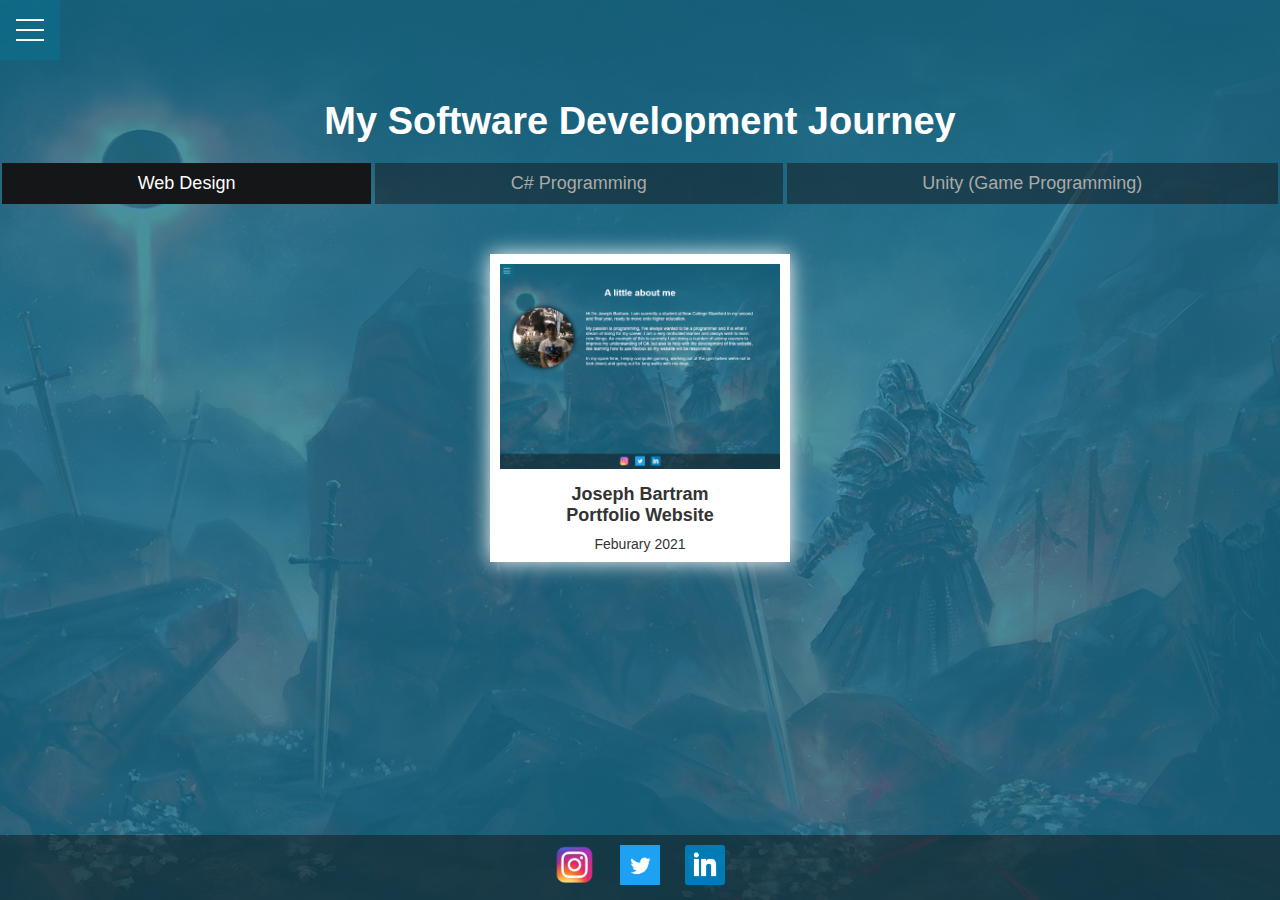
==== portfolio.html @ 3017fd1f "the main file" ====
<!DOCTYPE html>
<html lang="en">
<head>
    <meta charset="UTF-8">
    <meta http-equiv="X-UA-Compatible" content="IE=edge">
    <meta name="viewport" content="width=device-width, initial-scale=1.0">
    <title>My Software Development Journey</title>
    <link rel="stylesheet" href="css/style.css">
    <link rel="stylesheet" href="css/menu.css">
    <link rel="stylesheet" href="css/portfolio.css">
    <script src="js/portfolio.js"></script>
    <script src="js/menu.js"></script>
    <script src="js/testing_overlay.js"></script>
</head>
<body>
    <div class="menu-wrap">
        <input id="menu_button" type="checkbox" class="toggler">
        <div class="hamburger"><div></div></div>
        <div class="menu" onclick="menuClose()">
          <div>
            <div>
              <ul>
                <li><a href="index.html">Home</a></li>
                <li><a href="#">Portfolio</a></li>
              </ul>
            </div>
          </div>
        </div>
      </div>
      <div id="overlayClose" class="menu-wrap2"  style="display: none;">
        <input id="menu_button2" type="checkbox" class="toggler2" onclick="closeOverlay();">
        <div class="hamburger2"><div></div></div>
        <div class="menu2" onclick="menuClose();">
          <div>
            <div class="title" style="overflow-y: auto;">
                <h1 class="title">Joseph Bartram Portfolio Website</h1>
                <section class="content">
                    <section class="text">
                        <div>
                            <h2>My Goals</h2>
                            <p>I wanted to create a website for multiple reasons:</p>
                            <ul>
                                <li>I wanted somewhere to showcase the projects I do and also act as an archive so I can look back and see how I've progressed.</li>
                                <li>I also wanted to learn responsive web design as it wasn't something that was taught to us in school.</li>
                            </ul>
                        </div>
                        <div>
                            <h2>My Journey</h2>
                            <p>
                                As I knew my main challenge here would be the responsive web design, I did a little research and found a Udemy course on Flexbox by Peter Sommerhoff which looked really good. 
                                it took around 2-3 hours and gave me a really good overview of how to use flexbox to create responsive websites.
                            </p>
                            <p>
                                After a fair amount of experimenting with CSS using felxbox styles. I started to sketch out what I wanted my website to look like. 
                                I'd seen some designs I quite liked which I drew inspiration from and wanted the website to relfect not just the more professional work I'm doing, but also who I am and my character.
                            </p>
                            <h2>
                                The Results
                            </h2>
                            <p>
                                I guess this website will never be finished as I will alwasy be adding to it, for instance, even now 
                                I'm thinking it would be good to have links to my certificates from the education page.
                            </p>
                            <p>
                                Importantly I've learnt so much during this project. A little acessibility, responsive web design, a little java script and I've tested this on multiple desktop and mobile browsers. 
                                It's not perfect yet, but definitley good enough to release while I work on some other projects
                            </p>
                            <p>
                                I have tested this website on the following devices: PC (Chrome and Edge), iPhone 8+, iPhone 11 pro
                            </p>
                        </div>
                    </section>
                    <section>
                        <div>
                            <img class="portfolio_image" src="images/portfolio_joseph_portfolio.png" alt="picture of my website nut small">
                            <img class="portfolio_image image2" src="images/portfolio_education.PNG" alt="picture of my website nut small">
                        </div>
                    </section>
                </section>
            </div>
          </div>
        </div>
      </div>
      <div id="overlayClose1" class="menu-wrap2"  style="display: none;">
        <input id="menu_button3" type="checkbox" class="toggler2" onclick="closeOverlay();">
        <div class="hamburger2"><div></div></div>
        <div class="menu2" onclick="menuClose();">
          <div>
            <div class="title" style="overflow-y: auto;">
                <h1 class="title">Joseph Bartram C# Learning</h1>
                <section class="content">
                    <div>
                        <H1>Learning C#</H1>
                    </div>
                    <section>
                </section>
            </div>
          </div>
        </div>
      </div>
      <div id="overlayClose2" class="menu-wrap2"  style="display: none;">
        <input id="menu_button4" type="checkbox" class="toggler2" onclick="closeOverlay();">
        <div class="hamburger2"><div></div></div>
        <div class="menu2" onclick="menuClose();">
          <div>
            <div class="title" style="overflow-y: auto;">
                <h1 class="title">Joseph Bartram Platform Game</h1>
                <section class="content">
                    <video controls>
                        <source src="videos/GameVideo1.mp4">
                    </video>
                    <section>
                </section>
            </div>
          </div>
        </div>
      </div>
    <section class="s_container">
        <div class="d_header">
            <h1>My Software Development Journey</h1>
        </div>
        <section class="s_container_inner">
            <div id="mWeb" class="d_submenu d_submenu_selected" onclick="menuClick(this);">
                Web Design
            </div>
            <div id="mCSharp"  class="d_submenu" onclick="menuClick(this);">
                <span class="largeWeb">C# Programming</span>
                <span class="smallWeb">C#</span>
            </div>
            <div id="mUnity" class="d_submenu" onclick="menuClick(this);">
                
                <span class="largeWeb">Unity (Game Programming)</span>
                <span class="smallWeb">Unity</span>
            </div>
        </section>
        <section class="s_container_inner s_container_inner2">
            <div id="copyWeb" class="d_portfolio_copy d_portfolio_copy_selected">
                <section class="s_portfolio_images">
                    <!--First portfolio image-->
                    <div onclick="showCard1();" class="portfolio_outer_div">
                        <img class="portfolio_image" src="images/portfolio_joseph_portfolio.png" alt="Image of Josephs Portfolio Website">
                        <div class="portfolio_copy">
                            Joseph Bartram<br />Portfolio Website
                        </div>
                        <div class="portfolio_copy portfolio_date">
                            Feburary 2021
                        </div>
                    </div>                  
                </section>
            </div>
            <div id="copyCSharp" class="d_portfolio_copy ">
                <section class="s_portfolio_images">
                    <div onclick="showCard2();" class="portfolio_outer_div">
                        <img class="portfolio_image" src="images/C-Sharp.PNG" alt="Image of C-Sharp symbol">
                        <div class="portfolio_copy">
                            Joseph Bartram<br />C# Learning
                        </div>
                        <div class="portfolio_copy portfolio_date">
                            April 2021
                        </div>
                    </div>                  
                </section>
            </div>
            <div id="copyUnity" class="d_portfolio_copy ">
                <section class="s_portfolio_images">
                    <div onclick="showCard3();" class="portfolio_outer_div">
                        <img class="portfolio_image" src="images/GameThumbnail.PNG" alt="Image of platform game in Unity">
                        <div class="portfolio_copy">
                            Joseph Bartram<br />Platform Game
                        </div>
                        <div class="portfolio_copy portfolio_date">
                            April 2021
                        </div>
                    </div>                  
                </section>
            </div>
        </section>
        <div class="d_footer">
            <a  href="https://www.instagram.com/" target="_blank"><img class="footer_image" src="images/instagram.png"></a>
            <a href="https://twitter.come" target="_blank"><img class="footer_image" src="images/twitter.png"></a>
            <a href="https://linkedin.com" target="_blank"><img class="footer_image" src="images/linkedin.png"></a>
        </div>
        </section>
    </body>
</html>
---- css/style.css ----
:root {
  --primary-color: rgba(13, 110, 139, 0.75);
  --overlay-color: rgba(24, 39, 51, 0.85);
  --menu-speed: 0.75s;
}

html {
  height: 100%;
  margin: 0px;
  background: url("../images/background.jpg") no-repeat center center fixed;
  background-size: cover;
  -webkit-background-size: cover;
  -moz-background-size: cover;
  -o-background-size: cover;
  background-size: cover;
  background-attachment: fixed;
}

body {
  margin: 0px;
  font-family: "Proxima Nova", "SF Pro", "Roboto", "Open Sans", Helvetica;
  font-size: 18px;
  background-color: var(--primary-color);
  color: #fff;
}

h1 {
  font-size: 38px;
}

p {
  padding: 10px 0 10px 0;
}

a {
  color: #b6d2dd;
}

.s_container {
  display: flex;
  min-height: 100vh;
  flex-direction: column;
  overflow: hidden;
}

.d_header {
  padding: 100px 0 20px 0;
  text-align: center;
}

.d_footer {
  background-color: rgba(20, 22, 24, 0.5);
  text-align: center;
  padding: 10px 0 10px 0;
}

.footer_image {
  width: 40px;
  height: 40px;
  box-sizing: unset;
  padding: 0 10px 0 10px;
}

.d_submenu {
  flex-grow: 1;
  padding: 10px 0px 10px 0px;
  margin: 0px 2px 0 2px;
  background-color: rgba(20, 22, 24, 0.5);
  text-align: center;
  color: #aaa;
}

.d_submenu:hover {
  background-color: rgba(20, 22, 24, 0.7);
  color: #fff;
  cursor: pointer;
}

.d_submenu_selected {
  background-color: rgba(20, 22, 24, 1);
  color: #fff;
}

.d_submenu_selected:hover {
  background-color: rgba(20, 22, 24, 1);
  cursor: default;
}

.btn {
  display: inline-block;
  border: solid;
  background-color: rgb(66, 62, 62);
  color: #fff;
  padding: 0.75rem 1.5rem;
  margin-top: 1rem;
  text-decoration: none;
  transform: opacity 1s ease-in;
  height: 50px;
}

.btn:hover {
  opacity: 0.7;
  box-shadow: 0px 0px 20px#fff;
}
---- css/menu.css ----
* {
  box-sizing: border-box;
  margin: 0;
  padding: 0;
}

.menu-wrap {
  position: fixed;
  top: 0;
  left: 0;
  z-index: 1;
}

.menu-wrap .toggler {
  position: absolute;
  top: 0;
  left: 0;
  z-index: 2;
  cursor: pointer;
  width: 50px;
  height: 50px;
  opacity: 0;
}

.menu-wrap .hamburger {
  position: absolute;
  top: 0;
  left: 0;
  z-index: 1;
  width: 60px;
  height: 60px;
  padding: 1rem;
  background: var(--primary-color);
  display: flex;
  align-items: center;
  justify-content: center;
}

/* Hamburger line */
.menu-wrap .hamburger > div {
  position: relative;
  width: 100%;
  height: 2px;
  background-color: #fff;
  display: flex;
  align-items: center;
  justify-content: center;
  transition: all 0.4s ease;
}

/* Top and bottom lines */
.menu-wrap .hamburger > div:before,
.menu-wrap .hamburger > div:after {
  content: "";
  position: absolute;
  z-index: 1;
  top: -10px;
  width: 100%;
  height: 2px;
  background: inherit;
}

/* Moves line down */
.menu-wrap .hamburger > div:after {
  top: 10px;
}

/* Toggler animate */
.menu-wrap .toggler:checked + .hamburger > div {
  transform: rotate(135deg);
}

/* Turn lines into X */
.menu-wrap .toggler:checked + .hamburger > div:before,
.menu-wrap .toggler:checked + .hamburger > div:after {
  top: 0;
  transform: rotate(90deg);
}

/* Rotate on hover when checked */
.menu-wrap .toggler:checked:hover + .hamburger > div {
  transform: rotate(225deg);
}

/* Show menu */
.menu-wrap .toggler:checked ~ .menu {
  visibility: visible;
}

.menu-wrap .toggler:checked ~ .menu > div {
  transform: scale(1);
  transition-duration: var(--menu-speed);
}

.menu-wrap .toggler:checked ~ .menu > div > div {
  opacity: 1;
  transition: opacity 0, 4s ease;
}

.menu-wrap .menu {
  position: fixed;
  top: 0;
  left: 0;
  width: 100%;
  height: 100%;
  visibility: hidden;
  overflow: hidden;
  display: flex;
  align-items: center;
  justify-content: center;
}

.menu-wrap .menu > div {
  background: var(--overlay-color);
  border-radius: 50%;
  width: 200vw;
  height: 200vw;
  display: flex;
  flex: none;
  align-items: center;
  justify-content: center;
  transform: scale(0);
  transition: all 0.4s ease;
}

.menu-wrap menu > div > div {
  text-align: center;
  max-width: 90vw;
  max-height: 100vw;
  opacity: 0;
  transition: opacity 0.4s ease;
}

.menu-wrap .menu > div > div > ul > li {
  list-style: none;
  color: #fff;
  font-size: 1.5rem;
  padding: 1rem;
}

.menu-wrap .menu > div > div > ul > li > a {
  color: inherit;
  text-decoration: none;
  transition: color 0.4s ease;
}

.box {
  display: block;
  border: solid;
  border-color: #fff;
}
---- css/portfolio.css ----
body {
  overflow: hidden;
}

.s_container_inner {
  display: flex;
  flex-direction: row;
  justify-content: space-around;
  align-content: flex-start;
  flex-wrap: wrap;
  overflow: hidden;
  overflow-y: auto;
  width: 100%;
}

.s_container_inner2 {
  padding: 50px 30px 50px 30px;
  flex: 1;
}

.s_portfolio_copy {
  display: flex;
  flex-direction: row;
  justify-content: flex-start;
  flex-wrap: wrap;
}

.s_portfolio_images {
  display: flex;
  flex-direction: row;
  justify-content: flex-start;
  flex-wrap: wrap;
}

.d_portfolio_copy {
  display: none;
}

.d_portfolio_copy_selected {
  display: block;
}

.portfolio_outer_div {
  background-color: #fff;
  box-shadow: 0px 0px 20px#fff;
  margin: 0px 30px 50px 30px;
}

.portfolio_image {
  padding: 10px;
  width: 300px;
  height: 225px;
}

.portfolio_copy {
  color: #333333;
  text-align: center;
  padding: 0px 10px 0px 10px;
  font-weight: 600;
}

.portfolio_date {
  padding: 10px 10px 10px 10px;
  font-weight: 300;
  font-size: 14px;
}

.menu-wrap2 {
  position: fixed;
  top: 0;
  left: 0;
  z-index: 1;
}

.menu-wrap2 .toggler2 {
  position: absolute;
  top: 0;
  left: 0;
  z-index: 2;
  cursor: pointer;
  width: 50px;
  height: 50px;
  opacity: 0;
}

.menu-wrap2 .hamburger2 {
  position: absolute;
  top: 0;
  left: 0;
  z-index: 1;
  width: 60px;
  height: 60px;
  padding: 1rem;
  background: var(--primary-color);
  display: flex;
  align-items: center;
  justify-content: center;
}

/* Hamburger line */
.menu-wrap2 .hamburger2 > div {
  position: relative;
  width: 100%;
  height: 2px;
  background-color: #fff;
  display: flex;
  align-items: center;
  justify-content: center;
  transition: all 0.4s ease;
}

/* Top and bottom lines */
.menu-wrap2 .hamburger2 > div:before,
.menu-wrap2 .hamburger2 > div:after {
  content: "";
  position: absolute;
  z-index: 1;
  top: -10px;
  width: 100%;
  height: 2px;
  background: inherit;
}

/* Moves line down */
.menu-wrap2 .hamburger2 > div:after {
  top: 10px;
}

/* Toggler animate */
.menu-wrap2 .toggler2:checked + .hamburger2 > div {
  transform: rotate(135deg);
}

/* Turn lines into X */
.menu-wrap2 .toggler2:checked + .hamburger2 > div:before,
.menu-wrap2 .toggler2:checked + .hamburger2 > div:after {
  top: 0;
  transform: rotate(90deg);
}

/* Rotate on hover when checked */
.menu-wrap2 .toggler2:checked:hover + .hamburger2 > div {
  transform: rotate(225deg);
}

/* Show menu */
.menu-wrap2 .toggler2:checked ~ .menu2 {
  visibility: visible;
}

.menu-wrap2 .toggler2:checked ~ .menu2 > div {
  transform: scale(1);
  transition-duration: var(--menu-speed);
}

.menu-wrap2 .toggler2:checked ~ .menu2 > div > div {
  opacity: 1;
  transition: opacity 0, 4s ease;
}

.menu-wrap2 .menu2 {
  position: fixed;
  top: 0;
  left: 0;
  width: 100%;
  height: 100%;
  visibility: hidden;
  /*overflow-y: scroll;*/
  display: flex;
  align-items: center;
  justify-content: center;
}

.menu-wrap2 .menu2 > div {
  background: #000;
  opacity: 0.97;
  border-radius: 50%;
  width: 300vw;
  height: 300vh;
  display: flex;
  flex: none;
  align-items: center;
  justify-content: center;
  transform: scale(0);
  transition: all 0.4s ease;
}

.menu-wrap2 .menu2 > div > div {
  text-align: center;
  max-width: 100vw;
  max-height: 100vh;
  padding: 0px 50px 0px 50px;
  opacity: 0;
  transition: opacity 0.4s ease;
}

.menu-wrap2 .menu2 > div > div > ul > li {
  list-style: none;
  color: #fff;
  font-size: 1.5rem;
  padding: 1rem;
}

.menu-wrap2 .menu2 > div > div > ul > li > a {
  color: inherit;
  text-decoration: none;
  transition: color 0.4s ease;
}

.title {
  display: flex;
  flex-direction: column;
  margin: 0;
  text-align: start;
}

.content {
  display: flex;
  justify-content: flex-start;
  align-items: flex-start;
  flex-wrap: wrap;
  flex-direction: row;
  text-align: left;
  padding-top: 50px;
}

.image2 {
  position: relative;
  left: -200px;
  top: 50px;
}

.text {
  flex-direction: column;
  max-width: 800px;
}

h2 {
  padding-top: 30px;
}

.largeWeb {
  display: block;
}

.smallWeb {
  display: none;
}

@media only screen and (max-width: 600px) {
  .image2 {
    left: 0%;
    top: 0%;
  }
}

@media only screen and (max-width: 600px) {
  .title {
    padding-top: 100px;
  }
}

@media only screen and (max-width: 600px) {
  body {
    overflow-y: auto;
  }
}

@media only screen and (max-width: 600px) {
  .largeWeb {
    display: none;
  }
}

@media only screen and (max-width: 600px) {
  .smallWeb {
    display: block;
  }
}
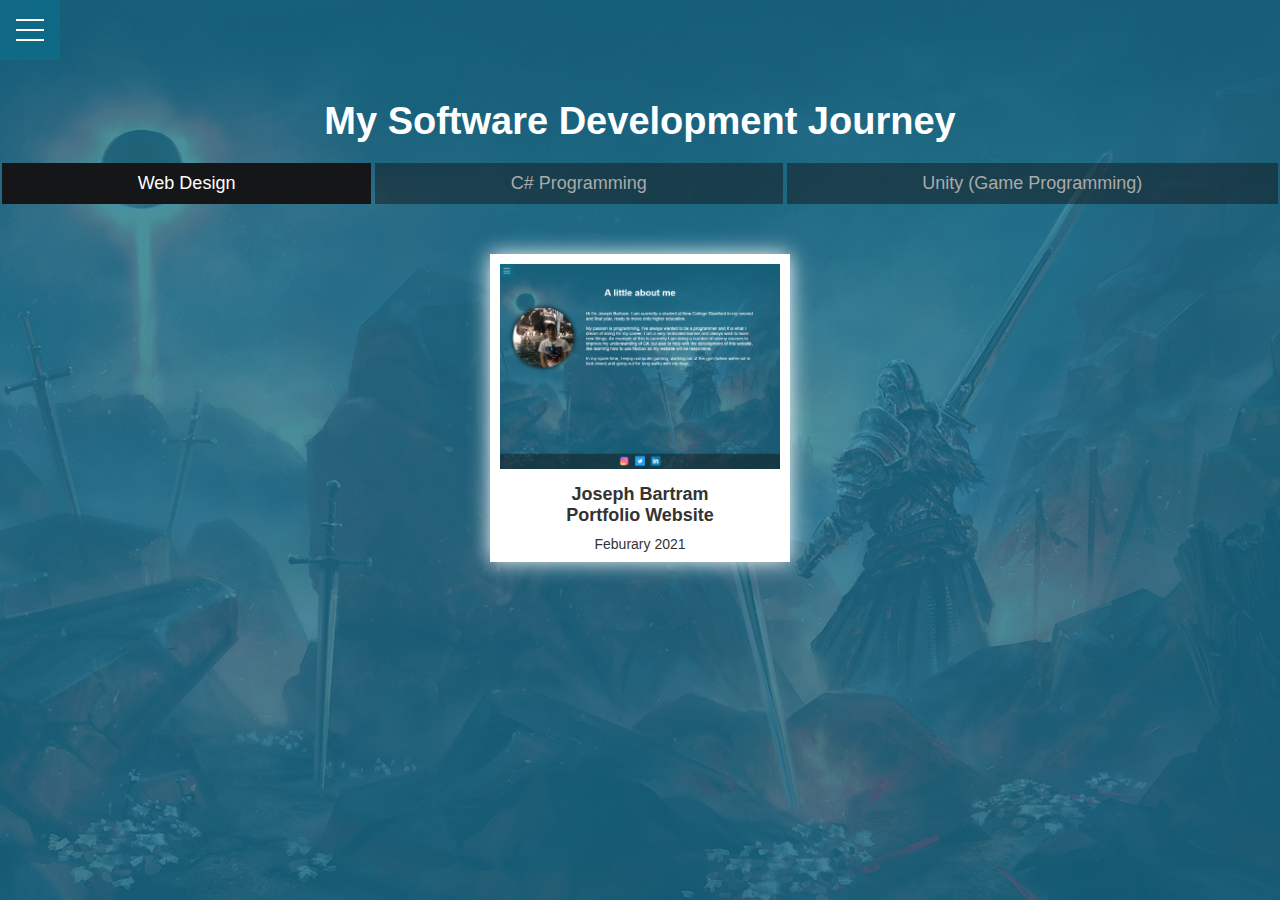
==== commit 42fc891e: "no more footer" ====
--- a/portfolio.html
+++ b/portfolio.html
@@ -175,11 +175,6 @@
                 </section>
             </div>
         </section>
-        <div class="d_footer">
-            <a  href="https://www.instagram.com/" target="_blank"><img class="footer_image" src="images/instagram.png"></a>
-            <a href="https://twitter.come" target="_blank"><img class="footer_image" src="images/twitter.png"></a>
-            <a href="https://linkedin.com" target="_blank"><img class="footer_image" src="images/linkedin.png"></a>
-        </div>
         </section>
     </body>
-</html>+</html>
